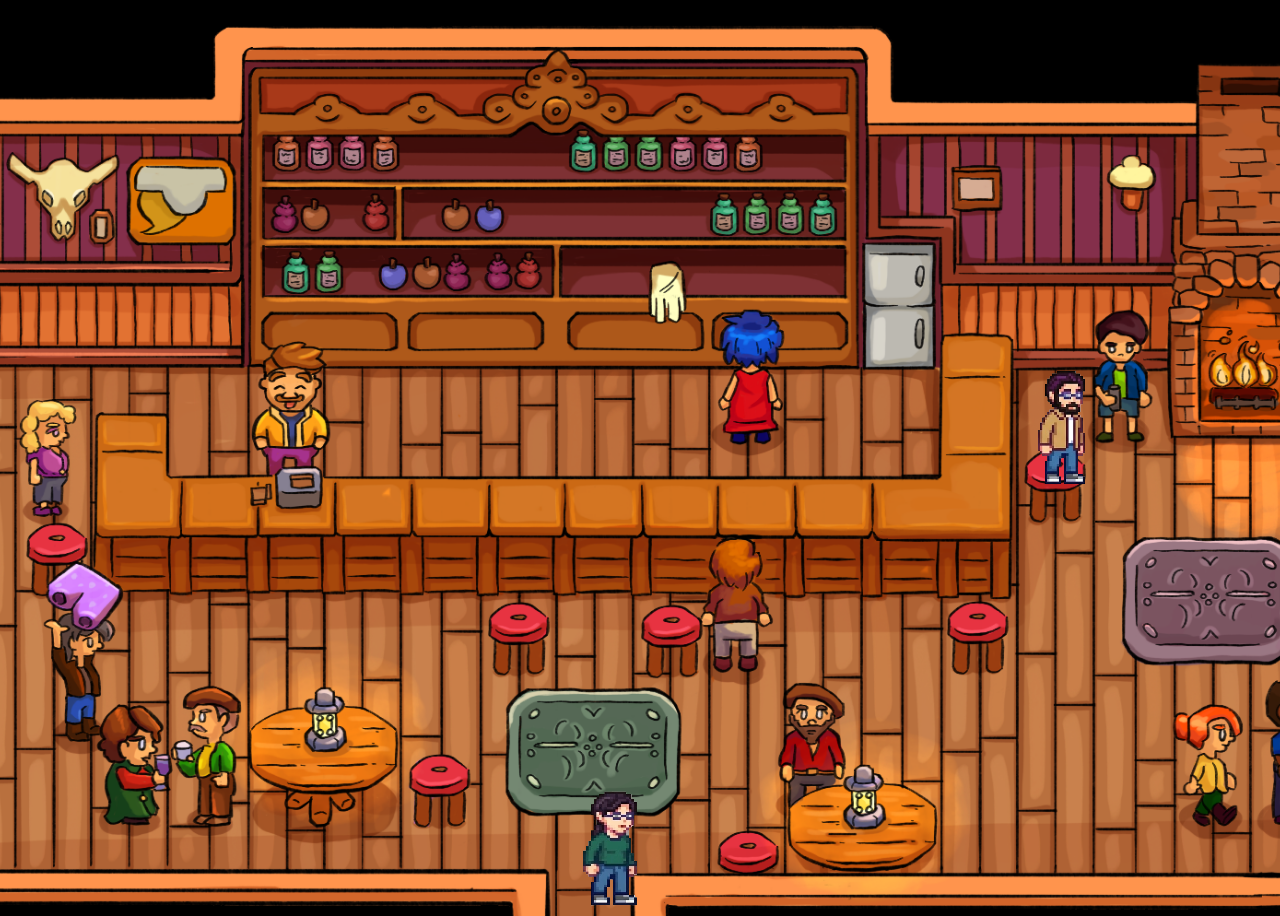
==== pages/game.html @ 9d12d968 "feat: added sprites, avatars, and positions of sprite on game page" ====
<!DOCTYPE html>
<html lang="en">
<head>
    <meta charset="UTF-8">
    <meta name="viewport" content="width=device-width, initial-scale=1.0">
    <link rel="stylesheet" href="../styles/styles.css">
    <link rel="shortcut icon" href="./assets/favicon.png" type="image/x-icon">
    <title>Stardew Birthday</title>
</head>
<body id="tavern-body">
    <img id="lindsay-sprite" src="../assets/lindsay-sprite.png" />
    <img id="aaron-sprite" src="../assets/aaron-sprite.png" />
    <script>
        // Loading audio in saloon upon page load
        const saloonAudio = new Audio("../assets/ConcernedApe - Stardew Valley OST - 17 The Stardrop Saloon.mp3");
        window.addEventListener("load", () => {
            saloonAudio.play();
        })
    </script>
</body>
</html>
---- styles/styles.css ----
* {
    -webkit-box-sizing: border-box;
    -moz-box-sizing: border-box;
    box-sizing: border-box;
}

@font-face {
    font-family: 'StardewFont';
    src: url('../assets/fonts/Stardew_Valley.ttf') format('truetype');
    font-weight: normal;
    font-style: normal;
}

.stardew-btn {
    border-color: rgb(239, 150, 61);
    border-width: 5px;
    background-color: rgb(246, 198, 122);
    font-family: 'StardewFont';
    font-size: 2.3rem;
    color: rgb(89, 31, 19);
}

.stardew-btn:hover {
    cursor: url("../assets/stardew-cursor.cur"), auto;
}

#index-body, #tavern-body {
    position: relative;        /* ← required: anchors absolute children (character, hotspots) */
    overflow: hidden;
    background-size: cover;
    background-repeat: no-repeat;
    background-position: center;
    width: 100%;
    height: 100vh;
    cursor: url("../assets/stardew-cursor.cur"), auto;
}

#index-body {
    background-image: url("../assets/stardew-valley-background.png");
}

#tavern-body {
    background-image: url("../assets/stardrop-salloon-background.png");
}

#index-main {
    width: 100%;
    height: 700px;
    display: flex;
    flex-direction: column;
    justify-content: center;
    align-items: center;;
}

#index-img {
    width: 50%;
    height: auto;
    margin-bottom: 40px;
}

#index-play-btn {
    margin-top: 20px;
}

#lindsay-sprite {
    position: absolute;
    bottom: 0;                 /* ← start at the bottom */
    left: 47%;
    transform: translateX(-50%);  /* ← true center horizontally */
    
    width: 60px;               /* ← adjust to your sprite's size */
    height: 120px;
    
    image-rendering: pixelated; /* ← keeps pixel art crisp, remove if not pixel art */
    transition: none;           /* ← no CSS transitions, JS handles movement */
    z-index: 10;
}

#aaron-sprite {
    position: absolute;                 
    left: 80%;
    transform: translate(0%, 300%);  /* ← positioning myself near the fireplace */
    
    width: 60px;               /* ← adjust to your sprite's size */
    height: 120px;
    
    image-rendering: pixelated; /* ← keeps pixel art crisp, remove if not pixel art */
    transition: none;           /* ← no CSS transitions, JS handles movement */
    z-index: 10;
}
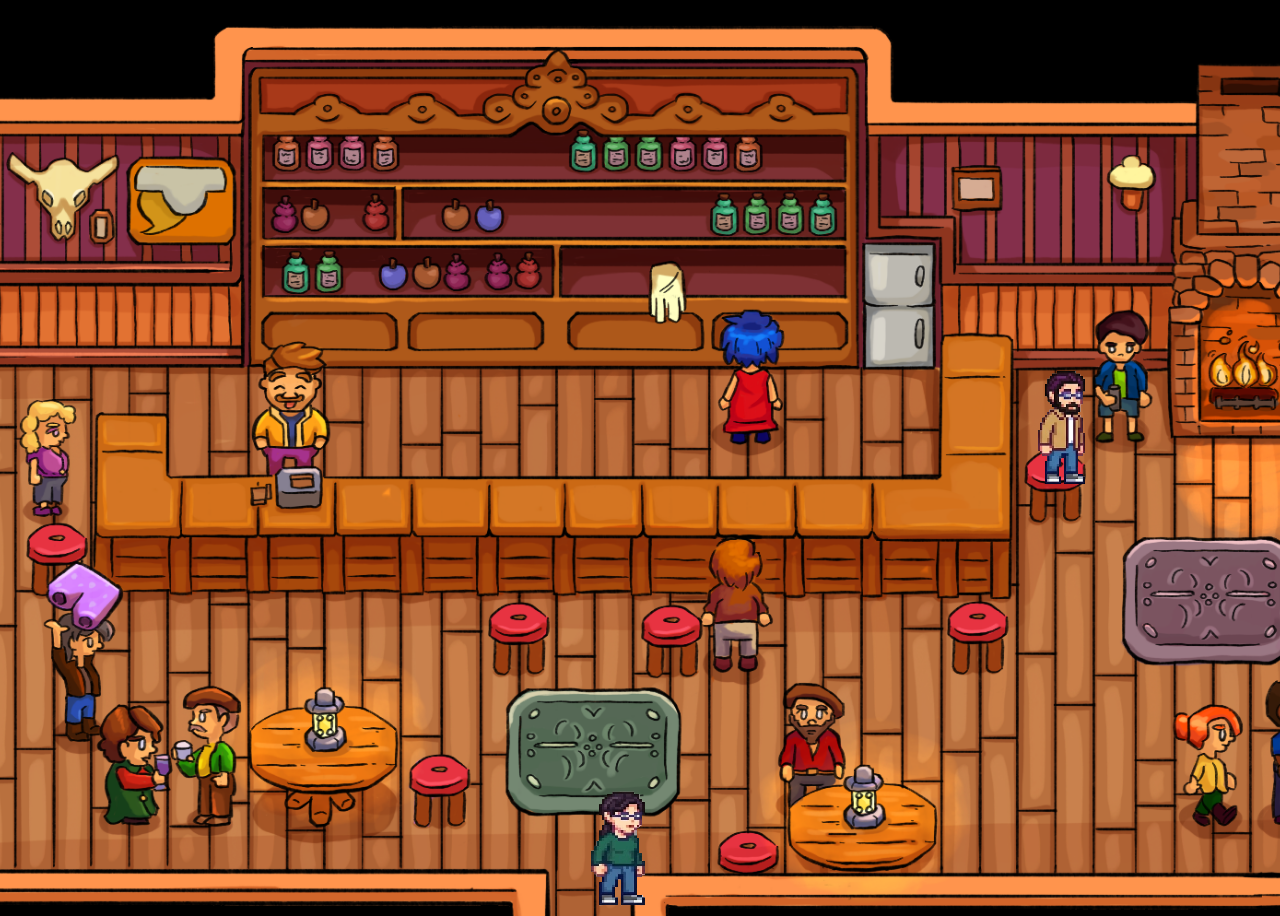
==== commit 07238b98: "feat: added ability to move lindsay character around on screen" ====
--- a/pages/game.html
+++ b/pages/game.html
@@ -4,18 +4,63 @@
     <meta charset="UTF-8">
     <meta name="viewport" content="width=device-width, initial-scale=1.0">
     <link rel="stylesheet" href="../styles/styles.css">
-    <link rel="shortcut icon" href="./assets/favicon.png" type="image/x-icon">
+    <link rel="shortcut icon" href="../assets/favicon.png" type="image/x-icon">
     <title>Stardew Birthday</title>
 </head>
 <body id="tavern-body">
     <img id="lindsay-sprite" src="../assets/lindsay-sprite.png" />
     <img id="aaron-sprite" src="../assets/aaron-sprite.png" />
     <script>
-        // Loading audio in saloon upon page load
-        const saloonAudio = new Audio("../assets/ConcernedApe - Stardew Valley OST - 17 The Stardrop Saloon.mp3");
-        window.addEventListener("load", () => {
-            saloonAudio.play();
-        })
+        document.addEventListener('DOMContentLoaded', () => {
+            // Loading audio in saloon upon page load
+            const saloonAudio = new Audio("../assets/ConcernedApe - Stardew Valley OST - 17 The Stardrop Saloon.mp3");
+            window.addEventListener("load", () => {
+                saloonAudio.play();
+            })
+
+            const lindsay = document.querySelector('#lindsay-sprite');
+            const container = document.querySelector('#tavern-body');
+            const keys = {};
+            const speed = 4;
+
+            let posX = container.offsetWidth / 2 - lindsay.offsetWidth / 2;
+            let posY = container.offsetHeight - lindsay.offsetHeight;
+
+            // Apply the initial position using left/top (JS takes over from the CSS bottom/left)
+            lindsay.style.left = posX + 'px';
+            lindsay.style.top  = posY + 'px';
+            lindsay.style.bottom = 'unset'; // hand off from CSS to JS
+
+            // --- Key tracking ---
+            window.addEventListener('keydown', (e) => {
+                keys[e.key] = true;
+                if (['ArrowUp','ArrowDown','ArrowLeft','ArrowRight'].includes(e.key)) {
+                    e.preventDefault(); // stops the page from scrolling
+                }
+            });
+            window.addEventListener('keyup', (e) => { keys[e.key] = false; });
+
+            // --- Game loop ---
+            function gameLoop() {
+                if (keys['ArrowUp'])    posY -= speed;
+                if (keys['ArrowDown'])  posY += speed;
+                if (keys['ArrowLeft'])  posX -= speed;
+                if (keys['ArrowRight']) posX += speed;
+
+                // Boundary clamping — keeps character inside the container
+                const maxX = container.offsetWidth  - lindsay.offsetWidth;
+                const maxY = container.offsetHeight - lindsay.offsetHeight;
+
+                posX = Math.max(0, Math.min(posX, maxX));
+                posY = Math.max(0, Math.min(posY, maxY));
+
+                lindsay.style.left = posX + 'px';
+                lindsay.style.top  = posY + 'px';
+
+                requestAnimationFrame(gameLoop);
+            }
+            requestAnimationFrame(gameLoop);
+        });
     </script>
 </body>
 </html>
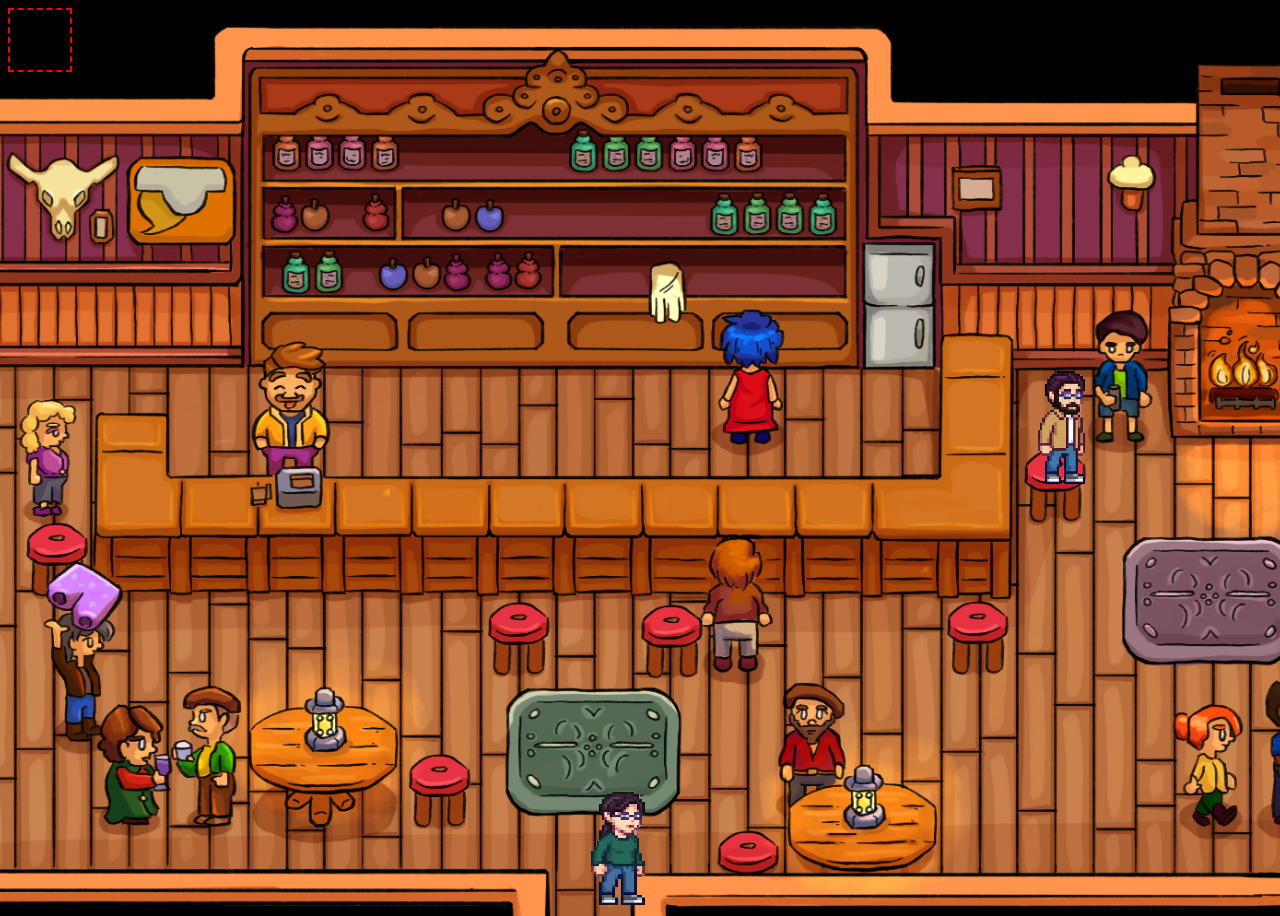
==== commit 925baebf: "feat: added CSS and JS for dialog box, got img link working, added hotspot" ====
--- a/pages/game.html
+++ b/pages/game.html
@@ -10,57 +10,23 @@
 <body id="tavern-body">
     <img id="lindsay-sprite" src="../assets/lindsay-sprite.png" />
     <img id="aaron-sprite" src="../assets/aaron-sprite.png" />
-    <script>
-        document.addEventListener('DOMContentLoaded', () => {
-            // Loading audio in saloon upon page load
-            const saloonAudio = new Audio("../assets/ConcernedApe - Stardew Valley OST - 17 The Stardrop Saloon.mp3");
-            window.addEventListener("load", () => {
-                saloonAudio.play();
-            })
 
-            const lindsay = document.querySelector('#lindsay-sprite');
-            const container = document.querySelector('#tavern-body');
-            const keys = {};
-            const speed = 4;
+    <!-- Hotspots for clicking -->
+    <div class="hotspot" data-person="Aaron"></div>
 
-            let posX = container.offsetWidth / 2 - lindsay.offsetWidth / 2;
-            let posY = container.offsetHeight - lindsay.offsetHeight;
+    <!-- Dialog box -->
+    <div class="dialog-box" id="dialog-box">
+        <div class="dialog-content">
+            <p class="dialog-name" id="dialog-name"></p>
+            <p class="dialog-text" id="dialog-text"></p>
+        </div>
+        <div class="dialog-portrait-wrapper">
+            <img class="dialog-portrait" id="dialog-portrait" src="" alt="" />
+        </div>
+    
+        <div class="dialog-continue">▼ Space / Enter</div>
+    </div>
 
-            // Apply the initial position using left/top (JS takes over from the CSS bottom/left)
-            lindsay.style.left = posX + 'px';
-            lindsay.style.top  = posY + 'px';
-            lindsay.style.bottom = 'unset'; // hand off from CSS to JS
-
-            // --- Key tracking ---
-            window.addEventListener('keydown', (e) => {
-                keys[e.key] = true;
-                if (['ArrowUp','ArrowDown','ArrowLeft','ArrowRight'].includes(e.key)) {
-                    e.preventDefault(); // stops the page from scrolling
-                }
-            });
-            window.addEventListener('keyup', (e) => { keys[e.key] = false; });
-
-            // --- Game loop ---
-            function gameLoop() {
-                if (keys['ArrowUp'])    posY -= speed;
-                if (keys['ArrowDown'])  posY += speed;
-                if (keys['ArrowLeft'])  posX -= speed;
-                if (keys['ArrowRight']) posX += speed;
-
-                // Boundary clamping — keeps character inside the container
-                const maxX = container.offsetWidth  - lindsay.offsetWidth;
-                const maxY = container.offsetHeight - lindsay.offsetHeight;
-
-                posX = Math.max(0, Math.min(posX, maxX));
-                posY = Math.max(0, Math.min(posY, maxY));
-
-                lindsay.style.left = posX + 'px';
-                lindsay.style.top  = posY + 'px';
-
-                requestAnimationFrame(gameLoop);
-            }
-            requestAnimationFrame(gameLoop);
-        });
-    </script>
+    <script src="../scripts/partyscripts.js"></script>
 </body>
 </html>
--- a/styles/styles.css
+++ b/styles/styles.css
@@ -87,4 +87,95 @@
     image-rendering: pixelated; /* ← keeps pixel art crisp, remove if not pixel art */
     transition: none;           /* ← no CSS transitions, JS handles movement */
     z-index: 10;
+}
+
+/* HOTSPOT STYLES */
+.hotspot {
+    position: absolute;
+    width: 64px;          /* match your NPC's size */
+    height: 64px;
+    cursor: url("../assets/stardew-cursor.cur"), pointer;
+    z-index: 20;
+
+    /* Remove this border once you've confirmed placement */
+    border: 2px dashed red;
+}
+
+/* Dialog box */
+/* --- Dialog Box --- */
+.dialog-box {
+    position: absolute;
+    bottom: 24px;
+    left: 50%;
+    transform: translateX(-50%);
+
+    display: none;             /* hidden by default */
+    align-items: center;
+    gap: 16px;
+
+    width: 80%;
+    min-height: 100px;
+    padding: 16px 20px;
+
+    background: rgb(246, 198, 122);
+    border: 9px solid rgb(203, 117, 31);
+    border-radius: 6px;
+    box-shadow: 0 0 0 2px #5c3d1e, 4px 4px 0px #000;
+
+    z-index: 100;
+    font-family: 'Press Start 2P', monospace; /* pixel font */
+    color: rgb(89, 31, 19);
+}
+
+.dialog-box.visible {
+    display: flex;
+}
+
+.dialog-portrait-wrapper {
+    flex-shrink: 0;
+    width: 150px;
+    height: 150px;
+    border: 5px solid rgb(203, 117, 31);
+    border-radius: 4px;
+    overflow: hidden;
+    background: #2a1a0e;
+}
+
+.dialog-portrait {
+    width: 100%;
+    height: 100%;
+    object-fit: cover;
+    image-rendering: pixelated;
+}
+
+.dialog-content {
+    flex: 1;
+}
+
+.dialog-name {
+    font-size: 36px;
+    font-family: 'StardewFont';
+    color: rgb(89, 31, 19);
+    margin: 0 0 10px 0;
+    letter-spacing: 1px;
+    background-color: rgb(255, 187, 78);
+    border: 5px solid rgb(89, 31, 19);
+    width: 30%;
+    padding-left: 5px;
+}
+
+.dialog-text {
+    font-size: 30px;
+    font-family: 'StardewFont';
+    line-height: 1.8;
+    margin: 0;
+}
+
+.dialog-continue {
+    position: absolute;
+    bottom: 8px;
+    right: 12px;
+    font-size: 10px;
+    color: rgb(89, 31, 19);
+    animation: blink 1s step-end infinite;
 }
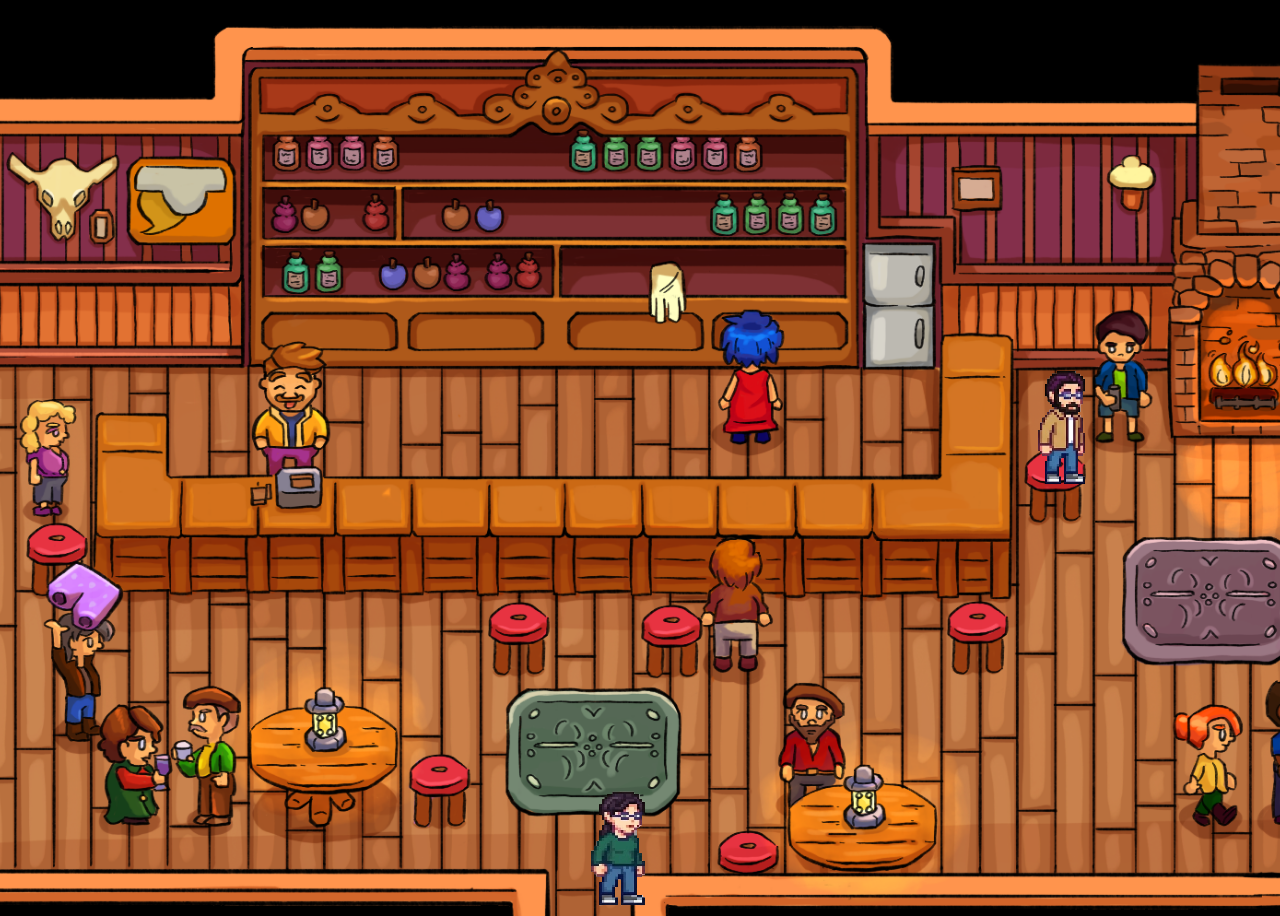
==== commit 98f01626: "feat: added hotspot locations in styles.css" ====
--- a/pages/game.html
+++ b/pages/game.html
@@ -12,7 +12,19 @@
     <img id="aaron-sprite" src="../assets/aaron-sprite.png" />
 
     <!-- Hotspots for clicking -->
+    <div class="hotspot" data-person="Mayor Lewis"></div>
     <div class="hotspot" data-person="Aaron"></div>
+    <div class="hotspot" data-person="Emily"></div>
+    <div class="hotspot" data-person="Gus"></div>
+    <div class="hotspot" data-person="Elliot"></div>
+    <div class="hotspot" data-person="Sebastian"></div>
+    <div class="hotspot" data-person="Marnie"></div>
+    <div class="hotspot" data-person="Willy"></div>
+    <div class="hotspot" data-person="Shane"></div>
+    <div class="hotspot" data-person="Pam"></div>
+    <div class="hotspot" data-person="Demetrius"></div>
+    <div class="hotspot" data-person="Robin"></div>
+    <div class="hotspot" data-person="Pierre"></div>
 
     <!-- Dialog box -->
     <div class="dialog-box" id="dialog-box">
--- a/styles/styles.css
+++ b/styles/styles.css
@@ -89,7 +89,7 @@
     z-index: 10;
 }
 
-/* HOTSPOT STYLES */
+/* ------ HOTSPOT STYLES ------ */
 .hotspot {
     position: absolute;
     width: 64px;          /* match your NPC's size */
@@ -98,11 +98,62 @@
     z-index: 20;
 
     /* Remove this border once you've confirmed placement */
-    border: 2px dashed red;
-}
-
-/* Dialog box */
-/* --- Dialog Box --- */
+    /*border: 2px dashed red;*/
+}
+.hotspot[data-person="Mayor Lewis"] { 
+    top: 550px;
+    left: 360px;
+}
+.hotspot[data-person="Aaron"] {
+    top: 380px;
+    left: 1180px;
+}
+.hotspot[data-person="Emily"] {
+    top: 270px;
+    left: 780px;
+}
+.hotspot[data-person="Gus"] { 
+    top: 280px;
+    left: 420px;
+}
+.hotspot[data-person="Elliot"] { 
+    top: 370px;
+    left: 50px;
+}
+.hotspot[data-person="Sebastian"] { 
+    top: 470px;
+    left: 255px;
+}
+.hotspot[data-person="Marnie"] { 
+    top: 550px;
+    left: 285px;
+}
+.hotspot[data-person="Willy"] { 
+    top: 545px;
+    left: 835px;
+}
+.hotspot[data-person="Shane"] { 
+    top: 260px;
+    left: 1075px;
+}
+.hotspot[data-person="Pam"] { 
+    top: 330px;
+    left: 230px;
+}
+.hotspot[data-person="Demetrius"] { 
+    top: 545px;
+    left: 1215px;
+}
+.hotspot[data-person="Robin"] { 
+    top: 555px;
+    left: 1143px;
+}
+.hotspot[data-person="Pierre"] { 
+    top: 440px;
+    left: 770px;
+}
+
+/* ------ DIALOG BOX ------ */
 .dialog-box {
     position: absolute;
     bottom: 24px;
